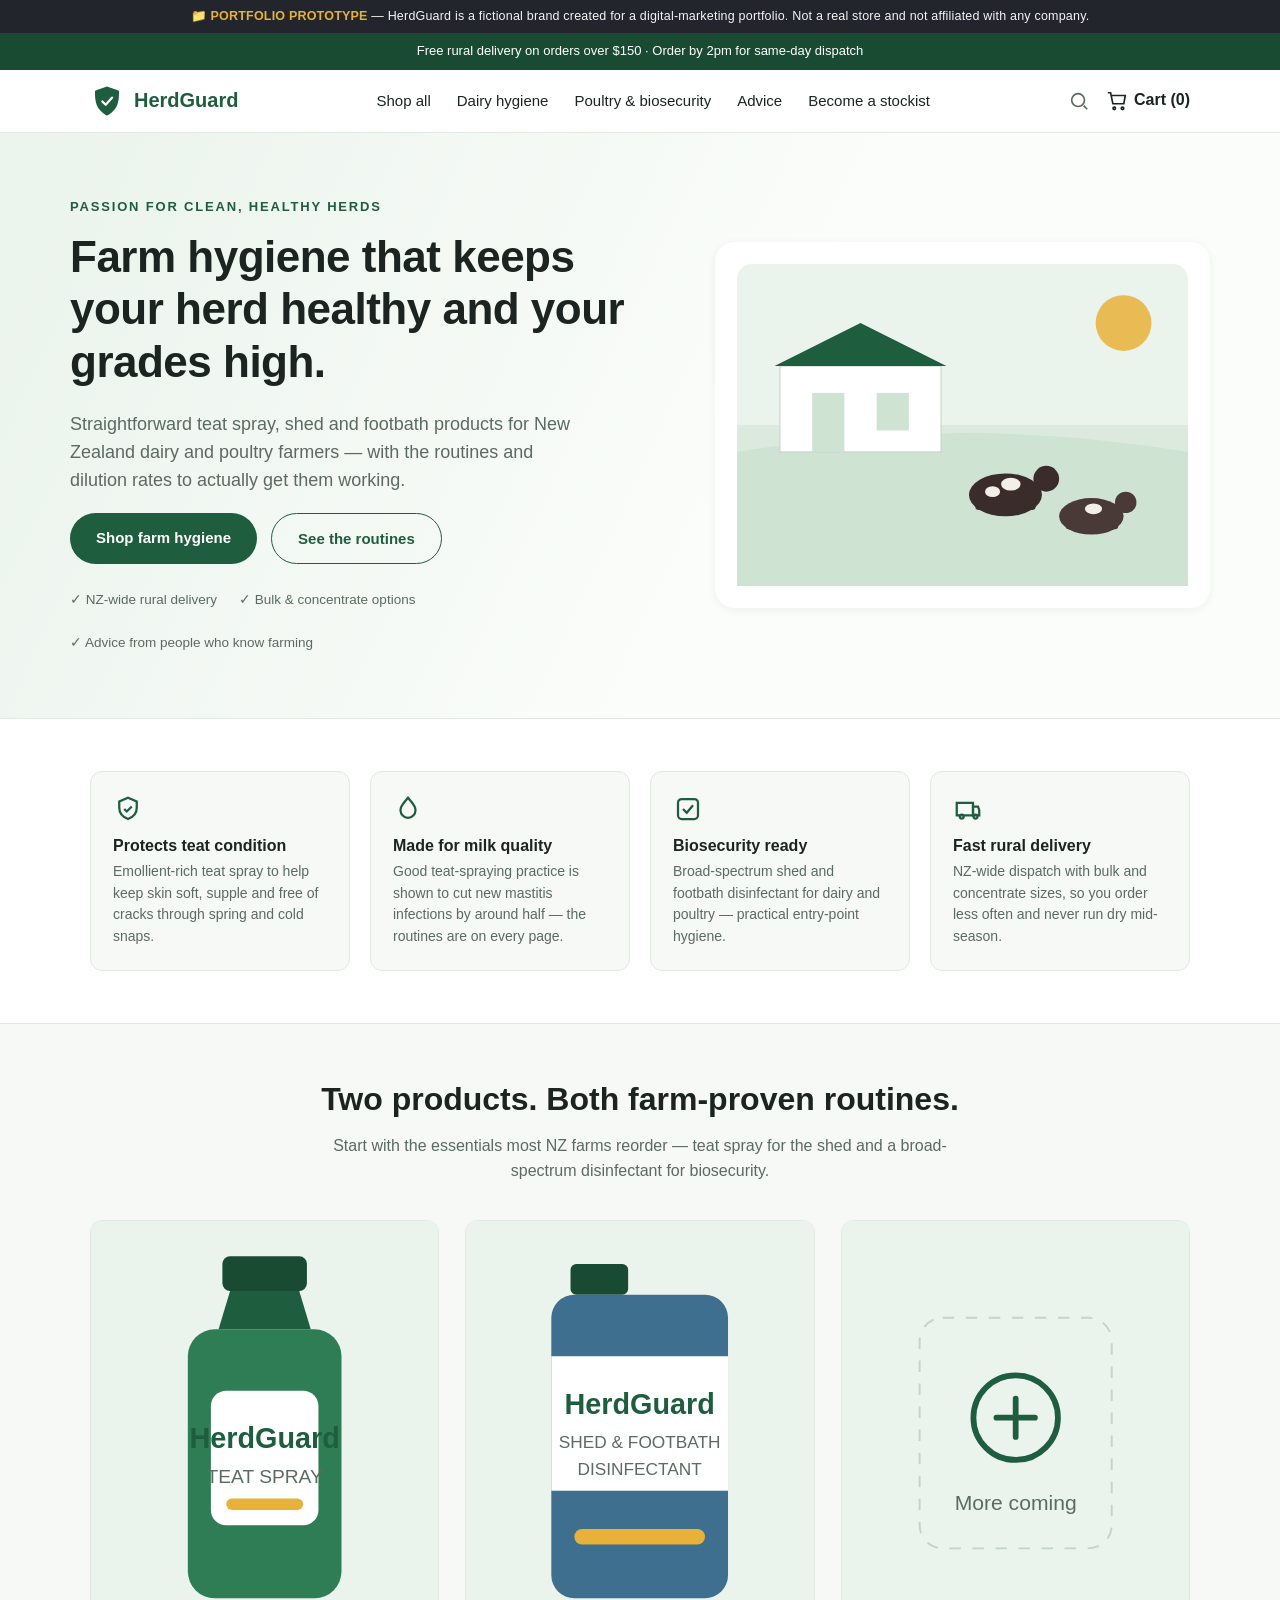
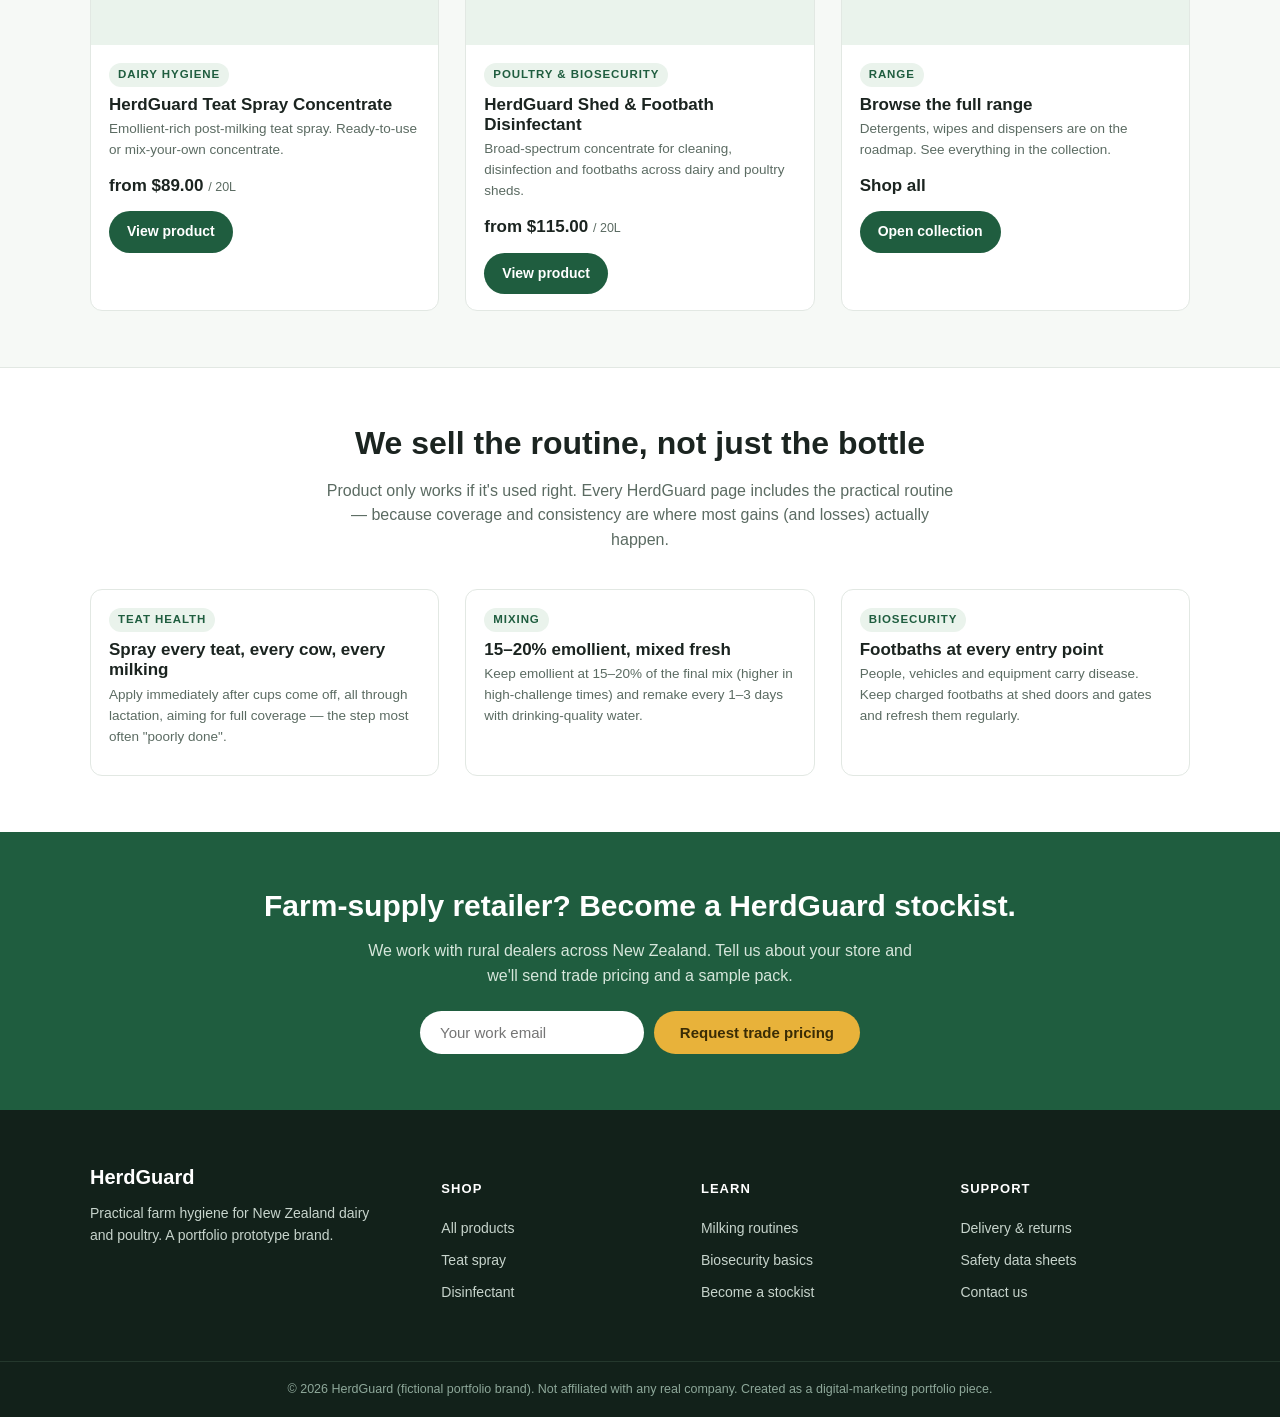
==== 02-shopify-store/index.html @ 284fafda "HerdGuard: NZ farm-hygiene ecommerce marketing prototype (portfolio) A fictional-brand ecommerce mar" ====
<!DOCTYPE html>
<html lang="en-NZ">
<head>
<meta charset="UTF-8">
<meta name="viewport" content="width=device-width, initial-scale=1.0">
<title>HerdGuard | Farm Hygiene for NZ Dairy & Poultry Farmers</title>
<meta name="description" content="Practical hygiene products for New Zealand dairy and poultry farms — teat spray, shed and footbath disinfectant. Trusted routines, straight talk, fast rural delivery.">
<link rel="stylesheet" href="styles.css">
</head>
<body>

<div class="portfolio-bar">📁 <strong>PORTFOLIO PROTOTYPE</strong> — HerdGuard is a fictional brand created for a digital-marketing portfolio. Not a real store and not affiliated with any company.</div>
<div class="announce">Free rural delivery on orders over $150 · Order by 2pm for same-day dispatch</div>

<header class="site-header">
  <div class="header-inner">
    <a class="brand" href="index.html">
      <svg class="logo" viewBox="0 0 40 40" fill="none" xmlns="http://www.w3.org/2000/svg" aria-hidden="true">
        <path d="M20 3C11 6 6 8 6 8s-1 12 3 19 11 10 11 10 7-3 11-10 3-19 3-19-5-2-14-5Z" fill="#1f5d3f"/>
        <path d="M14.5 20.5l4 4 7.5-8.5" stroke="#fff" stroke-width="2.6" stroke-linecap="round" stroke-linejoin="round"/>
      </svg>
      HerdGuard
    </a>
    <nav class="nav">
      <a href="collection.html">Shop all</a>
      <a href="product-teat-spray.html">Dairy hygiene</a>
      <a href="collection.html">Poultry &amp; biosecurity</a>
      <a href="index.html#advice">Advice</a>
      <a href="index.html#stockists">Become a stockist</a>
    </nav>
    <div class="header-actions">
      <svg class="icon" viewBox="0 0 24 24"><circle cx="11" cy="11" r="7"/><path d="M21 21l-4-4"/></svg>
      <a class="cart" href="#"><svg class="icon" viewBox="0 0 24 24"><path d="M6 6h15l-1.5 9h-12L5 3H2"/><circle cx="9" cy="20" r="1.4"/><circle cx="18" cy="20" r="1.4"/></svg>Cart (0)</a>
    </div>
  </div>
</header>

<!-- HERO -->
<section class="hero">
  <div class="wrap hero-inner">
    <div>
      <div class="eyebrow">Passion for clean, healthy herds</div>
      <h1>Farm hygiene that keeps your herd healthy and your grades high.</h1>
      <p class="lead">Straightforward teat spray, shed and footbath products for New Zealand dairy and poultry farmers — with the routines and dilution rates to actually get them working.</p>
      <div class="hero-cta">
        <a class="btn" href="collection.html">Shop farm hygiene</a>
        <a class="btn ghost" href="index.html#advice">See the routines</a>
      </div>
      <div class="trust">
        <span>✓ NZ-wide rural delivery</span>
        <span>✓ Bulk &amp; concentrate options</span>
        <span>✓ Advice from people who know farming</span>
      </div>
    </div>
    <div class="hero-art">
      <svg viewBox="0 0 420 300" xmlns="http://www.w3.org/2000/svg" role="img" aria-label="Illustration of a dairy farm at milking time">
        <rect width="420" height="300" rx="14" fill="#eaf3ec"/>
        <rect y="150" width="420" height="150" fill="#dbeadd"/>
        <path d="M0 175 Q210 140 420 175 V300 H0 Z" fill="#cfe3d2"/>
        <!-- shed -->
        <rect x="40" y="95" width="150" height="80" fill="#fff" stroke="#c3d6c6"/>
        <path d="M35 95 L115 55 L195 95 Z" fill="#1f5d3f"/>
        <rect x="70" y="120" width="30" height="55" fill="#cfe3d2"/>
        <rect x="130" y="120" width="30" height="35" fill="#cfe3d2"/>
        <!-- cows -->
        <g fill="#3a2c2a">
          <ellipse cx="250" cy="215" rx="34" ry="20"/>
          <rect x="222" y="205" width="10" height="24" rx="3"/>
          <rect x="268" y="205" width="10" height="24" rx="3"/>
          <circle cx="288" cy="200" r="12"/>
          <ellipse cx="255" cy="205" rx="9" ry="6" fill="#f2efe9"/>
          <ellipse cx="238" cy="212" rx="7" ry="5" fill="#f2efe9"/>
        </g>
        <g fill="#4a3a37">
          <ellipse cx="330" cy="235" rx="30" ry="17"/>
          <rect x="306" y="226" width="9" height="21" rx="3"/>
          <rect x="346" y="226" width="9" height="21" rx="3"/>
          <circle cx="362" cy="222" r="10"/>
          <ellipse cx="332" cy="228" rx="8" ry="5" fill="#f2efe9"/>
        </g>
        <!-- sun -->
        <circle cx="360" cy="55" r="26" fill="#e8b23a" opacity=".85"/>
      </svg>
    </div>
  </div>
</section>

<!-- VALUE PROPS -->
<div class="wrap">
  <div class="props">
    <div class="prop">
      <svg class="pico" viewBox="0 0 24 24" fill="none" stroke="currentColor" stroke-width="1.8"><path d="M12 3l7 3v5c0 4.5-3 7.5-7 9-4-1.5-7-4.5-7-9V6l7-3Z"/><path d="M9 12l2 2 4-4"/></svg>
      <h3>Protects teat condition</h3>
      <p>Emollient-rich teat spray to help keep skin soft, supple and free of cracks through spring and cold snaps.</p>
    </div>
    <div class="prop">
      <svg class="pico" viewBox="0 0 24 24" fill="none" stroke="currentColor" stroke-width="1.8"><path d="M12 3c3 4 6 6 6 10a6 6 0 0 1-12 0c0-4 3-6 6-10Z"/></svg>
      <h3>Made for milk quality</h3>
      <p>Good teat-spraying practice is shown to cut new mastitis infections by around half — the routines are on every page.</p>
    </div>
    <div class="prop">
      <svg class="pico" viewBox="0 0 24 24" fill="none" stroke="currentColor" stroke-width="1.8"><rect x="4" y="4" width="16" height="16" rx="3"/><path d="M8 12l3 3 5-6"/></svg>
      <h3>Biosecurity ready</h3>
      <p>Broad-spectrum shed and footbath disinfectant for dairy and poultry — practical entry-point hygiene.</p>
    </div>
    <div class="prop">
      <svg class="pico" viewBox="0 0 24 24" fill="none" stroke="currentColor" stroke-width="1.8"><path d="M3 7h13v10H3z"/><path d="M16 10h4l1 3v4h-5z"/><circle cx="7" cy="18" r="1.6"/><circle cx="18" cy="18" r="1.6"/></svg>
      <h3>Fast rural delivery</h3>
      <p>NZ-wide dispatch with bulk and concentrate sizes, so you order less often and never run dry mid-season.</p>
    </div>
  </div>
</div>

<!-- FEATURED PRODUCTS -->
<section class="section soft" id="shop">
  <div class="wrap">
    <div class="section-head">
      <h2>Two products. Both farm-proven routines.</h2>
      <p>Start with the essentials most NZ farms reorder — teat spray for the shed and a broad-spectrum disinfectant for biosecurity.</p>
    </div>
    <div class="grid">

      <a class="card" href="product-teat-spray.html">
        <div class="thumb">
          <svg viewBox="0 0 160 200" xmlns="http://www.w3.org/2000/svg" aria-label="HerdGuard teat spray bottle">
            <rect x="58" y="8" width="44" height="18" rx="4" fill="#194b33"/>
            <path d="M62 26h36l6 20H56z" fill="#1f5d3f"/>
            <rect x="40" y="46" width="80" height="140" rx="14" fill="#2e7d55"/>
            <rect x="52" y="78" width="56" height="70" rx="8" fill="#fff"/>
            <text x="80" y="108" text-anchor="middle" font-family="Arial" font-size="15" font-weight="700" fill="#1f5d3f">HerdGuard</text>
            <text x="80" y="126" text-anchor="middle" font-family="Arial" font-size="10" fill="#5b6b62">TEAT SPRAY</text>
            <rect x="60" y="134" width="40" height="6" rx="3" fill="#e8b23a"/>
          </svg>
        </div>
        <div class="body">
          <span class="tag">Dairy hygiene</span>
          <h3>HerdGuard Teat Spray Concentrate</h3>
          <p class="desc">Emollient-rich post-milking teat spray. Ready-to-use or mix-your-own concentrate.</p>
          <div class="price">from $89.00 <small>/ 20L</small></div>
          <span class="btn">View product</span>
        </div>
      </a>

      <a class="card" href="product-disinfectant.html">
        <div class="thumb">
          <svg viewBox="0 0 160 200" xmlns="http://www.w3.org/2000/svg" aria-label="HerdGuard shed and footbath disinfectant drum">
            <rect x="44" y="12" width="30" height="16" rx="3" fill="#194b33"/>
            <rect x="34" y="28" width="92" height="158" rx="12" fill="#3f6f8f"/>
            <rect x="34" y="60" width="92" height="70" fill="#fff"/>
            <text x="80" y="90" text-anchor="middle" font-family="Arial" font-size="15" font-weight="700" fill="#1f5d3f">HerdGuard</text>
            <text x="80" y="108" text-anchor="middle" font-family="Arial" font-size="9" fill="#5b6b62">SHED &amp; FOOTBATH</text>
            <text x="80" y="122" text-anchor="middle" font-family="Arial" font-size="9" fill="#5b6b62">DISINFECTANT</text>
            <rect x="46" y="150" width="68" height="8" rx="4" fill="#e8b23a"/>
          </svg>
        </div>
        <div class="body">
          <span class="tag">Poultry &amp; biosecurity</span>
          <h3>HerdGuard Shed &amp; Footbath Disinfectant</h3>
          <p class="desc">Broad-spectrum concentrate for cleaning, disinfection and footbaths across dairy and poultry sheds.</p>
          <div class="price">from $115.00 <small>/ 20L</small></div>
          <span class="btn">View product</span>
        </div>
      </a>

      <a class="card" href="collection.html">
        <div class="thumb">
          <svg viewBox="0 0 160 200" xmlns="http://www.w3.org/2000/svg" aria-label="More products coming soon">
            <rect x="30" y="40" width="100" height="120" rx="12" fill="#eaf3ec" stroke="#c3d6c6" stroke-dasharray="6 6"/>
            <circle cx="80" cy="92" r="22" fill="none" stroke="#1f5d3f" stroke-width="3"/>
            <path d="M80 82v20M70 92h20" stroke="#1f5d3f" stroke-width="3" stroke-linecap="round"/>
            <text x="80" y="140" text-anchor="middle" font-family="Arial" font-size="11" fill="#5b6b62">More coming</text>
          </svg>
        </div>
        <div class="body">
          <span class="tag">Range</span>
          <h3>Browse the full range</h3>
          <p class="desc">Detergents, wipes and dispensers are on the roadmap. See everything in the collection.</p>
          <div class="price">Shop all</div>
          <span class="btn">Open collection</span>
        </div>
      </a>

    </div>
  </div>
</section>

<!-- ADVICE -->
<section class="section" id="advice">
  <div class="wrap">
    <div class="section-head">
      <h2>We sell the routine, not just the bottle</h2>
      <p>Product only works if it's used right. Every HerdGuard page includes the practical routine — because coverage and consistency are where most gains (and losses) actually happen.</p>
    </div>
    <div class="grid">
      <div class="card"><div class="body"><span class="tag">Teat health</span><h3>Spray every teat, every cow, every milking</h3><p class="desc">Apply immediately after cups come off, all through lactation, aiming for full coverage — the step most often "poorly done".</p></div></div>
      <div class="card"><div class="body"><span class="tag">Mixing</span><h3>15–20% emollient, mixed fresh</h3><p class="desc">Keep emollient at 15–20% of the final mix (higher in high-challenge times) and remake every 1–3 days with drinking-quality water.</p></div></div>
      <div class="card"><div class="body"><span class="tag">Biosecurity</span><h3>Footbaths at every entry point</h3><p class="desc">People, vehicles and equipment carry disease. Keep charged footbaths at shed doors and gates and refresh them regularly.</p></div></div>
    </div>
  </div>
</section>

<!-- STOCKIST BAND -->
<section class="band" id="stockists">
  <h2>Farm-supply retailer? Become a HerdGuard stockist.</h2>
  <p>We work with rural dealers across New Zealand. Tell us about your store and we'll send trade pricing and a sample pack.</p>
  <form onsubmit="return false;">
    <input type="email" placeholder="Your work email" aria-label="Your work email">
    <button class="btn alt" type="submit">Request trade pricing</button>
  </form>
</section>

<footer class="footer">
  <div class="footer-inner">
    <div>
      <div class="brand" style="font-size:20px;margin-bottom:10px">HerdGuard</div>
      <p style="max-width:280px">Practical farm hygiene for New Zealand dairy and poultry. A portfolio prototype brand.</p>
    </div>
    <div><h4>Shop</h4><a href="collection.html">All products</a><a href="product-teat-spray.html">Teat spray</a><a href="product-disinfectant.html">Disinfectant</a></div>
    <div><h4>Learn</h4><a href="index.html#advice">Milking routines</a><a href="index.html#advice">Biosecurity basics</a><a href="index.html#stockists">Become a stockist</a></div>
    <div><h4>Support</h4><a href="#">Delivery &amp; returns</a><a href="#">Safety data sheets</a><a href="#">Contact us</a></div>
  </div>
  <div class="footer-bottom">© 2026 HerdGuard (fictional portfolio brand). Not affiliated with any real company. Created as a digital-marketing portfolio piece.</div>
</footer>

</body>
</html>
---- 02-shopify-store/styles.css ----
/* HerdGuard — portfolio store prototype styles
   Fictional brand. Not affiliated with any real company.
   Mimics a clean Shopify theme (Dawn-like) for portfolio purposes. */

:root{
  --green:#1f5d3f;      /* deep pasture green */
  --green-700:#194b33;
  --green-50:#eaf3ec;
  --sun:#e8b23a;        /* accent */
  --ink:#1b2420;
  --muted:#5b6b62;
  --line:#e2e8e3;
  --bg:#ffffff;
  --bg-soft:#f6f9f6;
  --radius:12px;
  --maxw:1140px;
  --shadow:0 2px 10px rgba(20,40,30,.06);
  --font: -apple-system,BlinkMacSystemFont,"Segoe UI",Roboto,Helvetica,Arial,sans-serif;
}

*{box-sizing:border-box}
html,body{margin:0;padding:0}
body{font-family:var(--font);color:var(--ink);background:var(--bg);line-height:1.55;-webkit-font-smoothing:antialiased}
img,svg{max-width:100%;display:block}
a{color:inherit;text-decoration:none}
h1,h2,h3{line-height:1.2;margin:0 0 .5em}
p{margin:0 0 1em}
.wrap{max-width:var(--maxw);margin:0 auto;padding:0 20px}

/* Portfolio disclaimer bar */
.portfolio-bar{background:#22252b;color:#f5f5f2;font-size:12.5px;text-align:center;padding:7px 14px;letter-spacing:.2px}
.portfolio-bar strong{color:var(--sun)}

/* Announcement bar */
.announce{background:var(--green-700);color:#fff;text-align:center;font-size:13px;padding:8px 14px;font-weight:500}

/* Header */
.site-header{border-bottom:1px solid var(--line);position:sticky;top:0;background:rgba(255,255,255,.96);backdrop-filter:blur(6px);z-index:20}
.header-inner{display:flex;align-items:center;justify-content:space-between;gap:20px;padding:14px 20px;max-width:var(--maxw);margin:0 auto}
.brand{display:flex;align-items:center;gap:10px;font-weight:700;font-size:20px;color:var(--green)}
.brand .logo{width:34px;height:34px}
.nav{display:flex;gap:26px;font-size:15px;font-weight:500}
.nav a:hover{color:var(--green)}
.header-actions{display:flex;gap:16px;align-items:center;color:var(--muted)}
.header-actions .cart{display:flex;align-items:center;gap:6px;font-weight:600;color:var(--ink)}
.icon{width:22px;height:22px;stroke:currentColor;fill:none;stroke-width:1.8}

/* Buttons */
.btn{display:inline-block;background:var(--green);color:#fff;font-weight:600;padding:13px 26px;border-radius:999px;font-size:15px;border:none;cursor:pointer;transition:background .15s}
.btn:hover{background:var(--green-700)}
.btn.alt{background:var(--sun);color:#3a2c05}
.btn.ghost{background:transparent;color:var(--green);border:1.5px solid var(--green)}
.btn.block{display:block;text-align:center;width:100%}

/* Hero */
.hero{background:linear-gradient(115deg,var(--green-50),#fbfdfa 60%);border-bottom:1px solid var(--line)}
.hero-inner{display:grid;grid-template-columns:1.1fr .9fr;gap:40px;align-items:center;padding:64px 0}
.eyebrow{color:var(--green);font-weight:700;font-size:13px;letter-spacing:.14em;text-transform:uppercase;margin-bottom:14px}
.hero h1{font-size:44px;letter-spacing:-.5px}
.hero p.lead{font-size:18px;color:var(--muted);max-width:520px}
.hero-cta{display:flex;gap:14px;margin-top:8px;flex-wrap:wrap}
.trust{display:flex;gap:22px;margin-top:26px;font-size:13.5px;color:var(--muted);flex-wrap:wrap}
.trust span{display:flex;align-items:center;gap:7px}
.hero-art{background:#fff;border-radius:20px;box-shadow:var(--shadow);padding:22px}

/* Value props */
.props{display:grid;grid-template-columns:repeat(4,1fr);gap:20px;padding:52px 0}
.prop{background:var(--bg-soft);border:1px solid var(--line);border-radius:var(--radius);padding:22px}
.prop h3{font-size:16px;margin-bottom:6px}
.prop p{font-size:14px;color:var(--muted);margin:0}
.prop .pico{width:30px;height:30px;color:var(--green);margin-bottom:12px}

/* Section heading */
.section{padding:56px 0}
.section-head{text-align:center;max-width:640px;margin:0 auto 36px}
.section-head h2{font-size:32px}
.section-head p{color:var(--muted);font-size:16px}
.section.soft{background:var(--bg-soft);border-top:1px solid var(--line);border-bottom:1px solid var(--line)}

/* Product grid / cards */
.grid{display:grid;grid-template-columns:repeat(3,1fr);gap:26px}
.card{background:#fff;border:1px solid var(--line);border-radius:var(--radius);overflow:hidden;transition:box-shadow .15s, transform .15s}
.card:hover{box-shadow:var(--shadow);transform:translateY(-2px)}
.card .thumb{background:var(--green-50);padding:20px;aspect-ratio:1/1;display:flex;align-items:center;justify-content:center}
.card .body{padding:16px 18px}
.card .tag{font-size:11.5px;font-weight:700;letter-spacing:.08em;text-transform:uppercase;color:var(--green);background:var(--green-50);padding:3px 9px;border-radius:999px;display:inline-block;margin-bottom:8px}
.card h3{font-size:17px;margin-bottom:4px}
.card .desc{font-size:13.5px;color:var(--muted);margin-bottom:12px;min-height:38px}
.card .price{font-weight:700;font-size:17px}
.card .price small{font-weight:500;color:var(--muted);font-size:12.5px}
.card .body .btn{margin-top:12px;padding:10px 18px;font-size:14px}

/* Breadcrumb + collection layout */
.crumb{font-size:13px;color:var(--muted);padding:20px 0 0}
.crumb a:hover{color:var(--green)}
.collection-head{padding:14px 0 30px}
.collection-head h1{font-size:34px;margin-bottom:8px}
.collection-head p{color:var(--muted);max-width:660px}
.filters{display:flex;gap:10px;flex-wrap:wrap;margin:0 0 28px}
.chip{font-size:13px;border:1px solid var(--line);border-radius:999px;padding:7px 15px;color:var(--muted);background:#fff}
.chip.active{background:var(--green);color:#fff;border-color:var(--green)}

/* Product detail */
.pdp{display:grid;grid-template-columns:1fr 1fr;gap:48px;padding:26px 0 40px;align-items:start}
.pdp-media{background:var(--green-50);border-radius:16px;padding:30px;position:sticky;top:90px}
.pdp-thumbs{display:flex;gap:10px;margin-top:14px}
.pdp-thumbs div{background:#fff;border:1px solid var(--line);border-radius:8px;padding:8px;width:74px;height:74px;display:flex;align-items:center;justify-content:center}
.pdp-info h1{font-size:30px;margin-bottom:6px}
.pdp .rating{color:var(--sun);font-size:15px;margin-bottom:14px}
.pdp .rating span{color:var(--muted);font-size:13px;margin-left:6px}
.pdp .price-lg{font-size:26px;font-weight:700;margin:4px 0 4px}
.pdp .price-lg small{font-size:13px;color:var(--muted);font-weight:500}
.pdp .variant{margin:20px 0}
.pdp .variant label{font-size:13px;font-weight:700;text-transform:uppercase;letter-spacing:.06em;color:var(--muted);display:block;margin-bottom:8px}
.opt-row{display:flex;gap:10px;flex-wrap:wrap}
.opt{border:1.5px solid var(--line);border-radius:8px;padding:10px 16px;font-size:14px;font-weight:600;cursor:pointer;background:#fff}
.opt.sel{border-color:var(--green);background:var(--green-50);color:var(--green)}
.qty-row{display:flex;gap:14px;align-items:center;margin:22px 0}
.qty{display:flex;align-items:center;border:1.5px solid var(--line);border-radius:8px;overflow:hidden}
.qty button{width:40px;height:44px;border:none;background:#fff;font-size:18px;cursor:pointer;color:var(--muted)}
.qty span{width:44px;text-align:center;font-weight:600}
.pdp .add{flex:1}
.feature-list{list-style:none;padding:0;margin:22px 0;border-top:1px solid var(--line)}
.feature-list li{display:flex;gap:12px;padding:13px 0;border-bottom:1px solid var(--line);font-size:14.5px}
.feature-list .fi{width:22px;height:22px;color:var(--green);flex:none;margin-top:1px}
.pdp .ship-note{font-size:13px;color:var(--muted);background:var(--bg-soft);border:1px solid var(--line);border-radius:8px;padding:12px 14px}
.pdp-tabs{border-top:1px solid var(--line);padding-top:22px;margin-top:8px}
.pdp-tabs h3{font-size:15px;text-transform:uppercase;letter-spacing:.05em;color:var(--muted)}
.pdp-tabs table{width:100%;border-collapse:collapse;font-size:14px}
.pdp-tabs td{padding:9px 0;border-bottom:1px solid var(--line)}
.pdp-tabs td:first-child{color:var(--muted);width:40%}

.claim-note{font-size:12px;color:var(--muted);font-style:italic;border-left:3px solid var(--green-50);padding-left:12px;margin-top:20px}

/* Newsletter / CTA band */
.band{background:var(--green);color:#fff;text-align:center;padding:56px 20px}
.band h2{font-size:30px;color:#fff}
.band p{color:#d6e6db;max-width:560px;margin:0 auto 22px}
.band form{display:flex;gap:10px;max-width:440px;margin:0 auto;flex-wrap:wrap}
.band input{flex:1;min-width:220px;border:none;border-radius:999px;padding:13px 20px;font-size:15px}

/* Footer */
.footer{background:#12211a;color:#c7d4cc;font-size:14px}
.footer-inner{display:grid;grid-template-columns:1.4fr 1fr 1fr 1fr;gap:30px;padding:52px 20px;max-width:var(--maxw);margin:0 auto}
.footer h4{color:#fff;font-size:13px;text-transform:uppercase;letter-spacing:.08em;margin-bottom:14px}
.footer a{display:block;color:#c7d4cc;padding:5px 0}
.footer a:hover{color:#fff}
.footer .brand{color:#fff}
.footer-bottom{border-top:1px solid #24382d;text-align:center;padding:18px;font-size:12.5px;color:#8ea89a}

/* Mobile */
@media(max-width:820px){
  .hero-inner{grid-template-columns:1fr;padding:40px 0;gap:28px}
  .hero h1{font-size:34px}
  .props{grid-template-columns:1fr 1fr;padding:36px 0}
  .grid{grid-template-columns:1fr 1fr;gap:16px}
  .pdp{grid-template-columns:1fr;gap:26px}
  .pdp-media{position:static}
  .nav{display:none}
  .footer-inner{grid-template-columns:1fr 1fr}
  .section-head h2,.band h2{font-size:26px}
}
@media(max-width:480px){
  .props{grid-template-columns:1fr}
  .grid{grid-template-columns:1fr}
  .card .desc{min-height:0}
  .footer-inner{grid-template-columns:1fr}
}
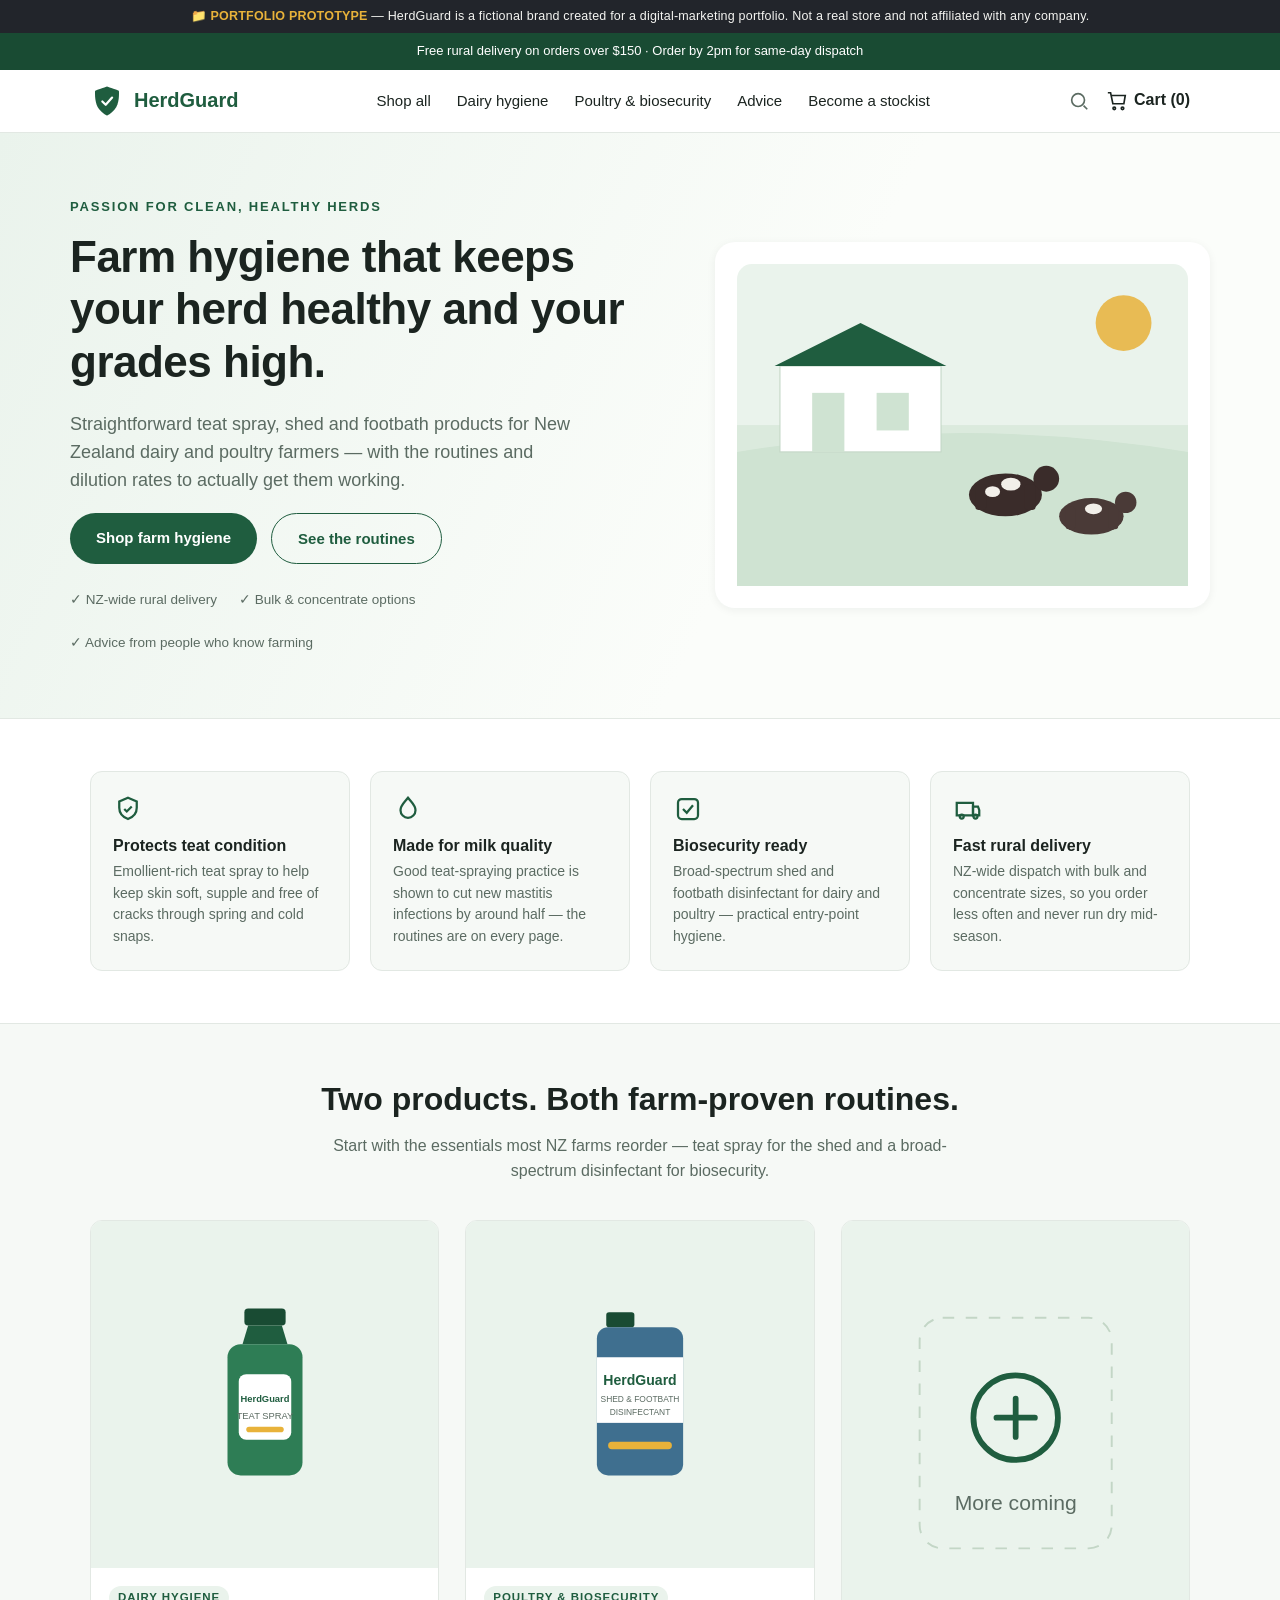
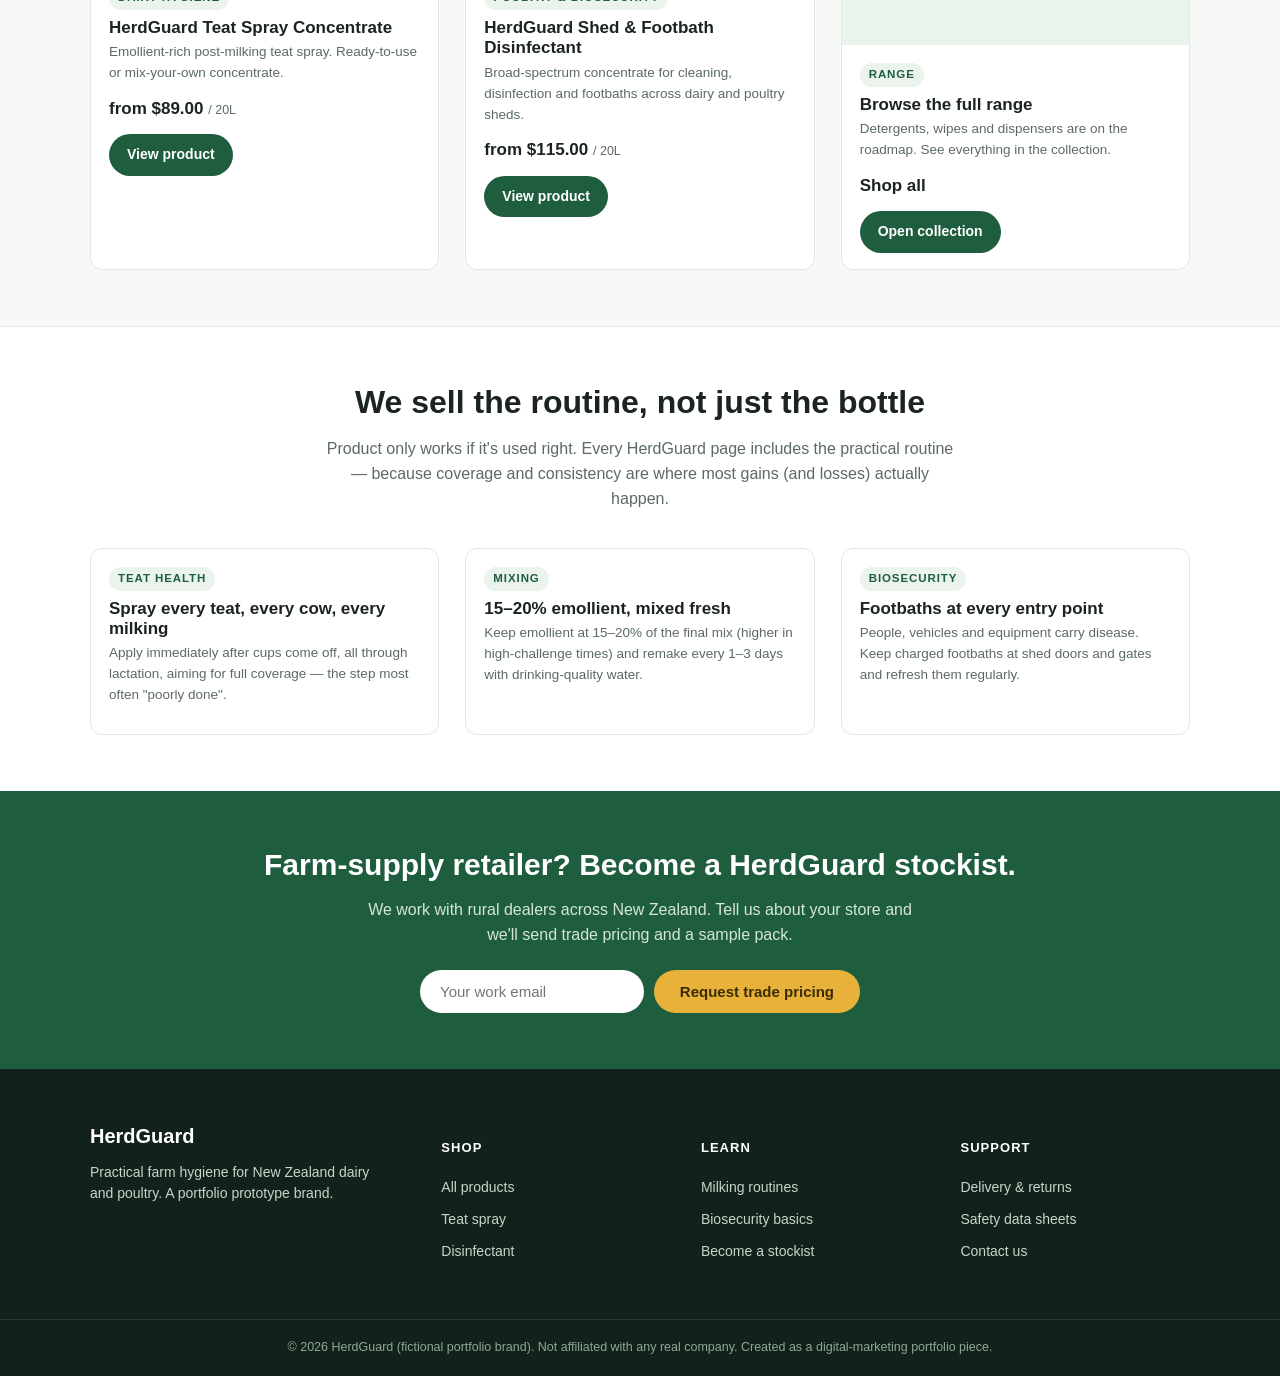
==== commit 8f0cb070: "Fix product image sizing and labels" ====
--- a/02-shopify-store/index.html
+++ b/02-shopify-store/index.html
@@ -127,7 +127,7 @@
             <path d="M62 26h36l6 20H56z" fill="#1f5d3f"/>
             <rect x="40" y="46" width="80" height="140" rx="14" fill="#2e7d55"/>
             <rect x="52" y="78" width="56" height="70" rx="8" fill="#fff"/>
-            <text x="80" y="108" text-anchor="middle" font-family="Arial" font-size="15" font-weight="700" fill="#1f5d3f">HerdGuard</text>
+            <text x="80" y="108" text-anchor="middle" font-family="Arial" font-size="10" font-weight="700" fill="#1f5d3f">HerdGuard</text>
             <text x="80" y="126" text-anchor="middle" font-family="Arial" font-size="10" fill="#5b6b62">TEAT SPRAY</text>
             <rect x="60" y="134" width="40" height="6" rx="3" fill="#e8b23a"/>
           </svg>
--- a/02-shopify-store/styles.css
+++ b/02-shopify-store/styles.css
@@ -82,6 +82,7 @@
 .card{background:#fff;border:1px solid var(--line);border-radius:var(--radius);overflow:hidden;transition:box-shadow .15s, transform .15s}
 .card:hover{box-shadow:var(--shadow);transform:translateY(-2px)}
 .card .thumb{background:var(--green-50);padding:20px;aspect-ratio:1/1;display:flex;align-items:center;justify-content:center}
+.card .thumb svg[aria-label^="HerdGuard"]{width:min(64%,150px);height:auto;max-height:76%}
 .card .body{padding:16px 18px}
 .card .tag{font-size:11.5px;font-weight:700;letter-spacing:.08em;text-transform:uppercase;color:var(--green);background:var(--green-50);padding:3px 9px;border-radius:999px;display:inline-block;margin-bottom:8px}
 .card h3{font-size:17px;margin-bottom:4px}
@@ -103,6 +104,7 @@
 /* Product detail */
 .pdp{display:grid;grid-template-columns:1fr 1fr;gap:48px;padding:26px 0 40px;align-items:start}
 .pdp-media{background:var(--green-50);border-radius:16px;padding:30px;position:sticky;top:90px}
+.pdp-media>svg{width:min(60%,280px);height:auto;margin:0 auto}
 .pdp-thumbs{display:flex;gap:10px;margin-top:14px}
 .pdp-thumbs div{background:#fff;border:1px solid var(--line);border-radius:8px;padding:8px;width:74px;height:74px;display:flex;align-items:center;justify-content:center}
 .pdp-info h1{font-size:30px;margin-bottom:6px}
